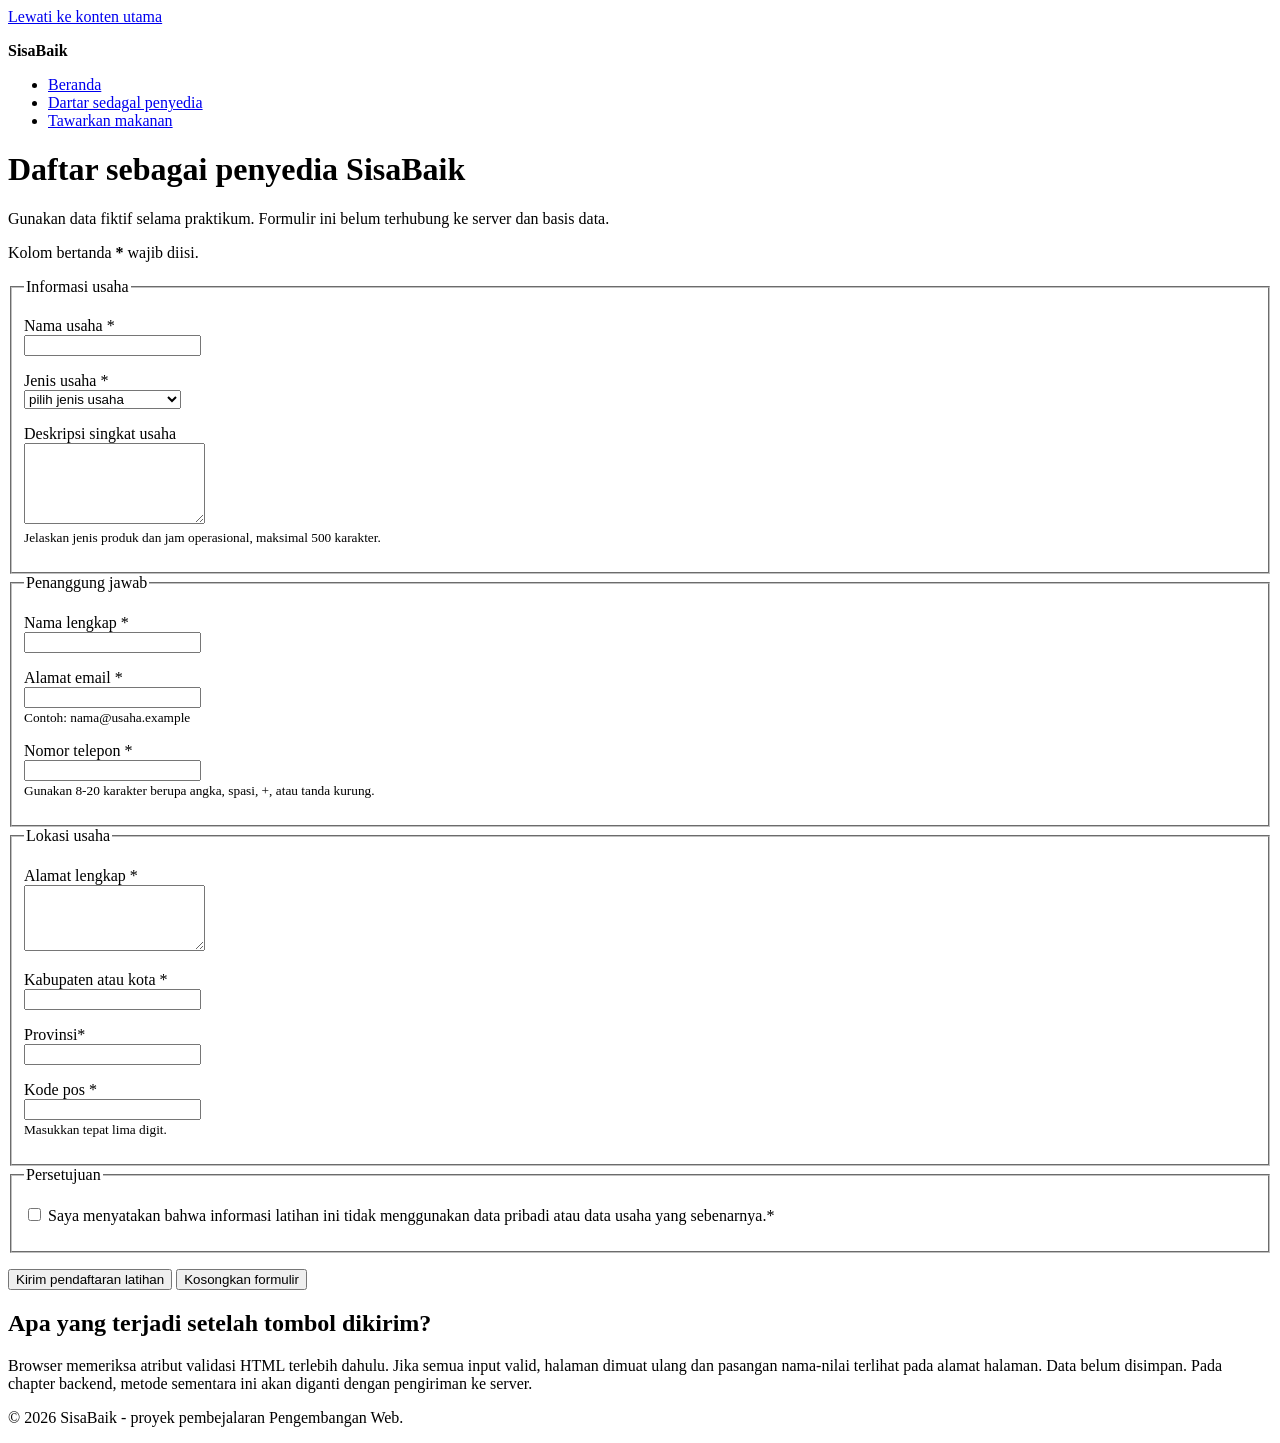
==== daftar-penyedia.html @ 691f1a6b "feat: add accessible provider registration form" ====
<!doctype html>
<html lang="id">
    <head>
        <meta charset="utf-8">
        <meta name="viewport" content="width=device-width, initial-scale= 1">
        <meta
          name="description"
          content="Formulir prototipe untuk mendaftarkan usaha sebagai penyedia makanan di SisaBaik."
        >
        <title> Daftar Penyedia | SisaBaik</title>
    </head> 
    <body>
        <a href="#konten-utama">Lewati ke konten utama</a>

        <header>
            <p> <strong>SisaBaik</strong></p>
            <nav aria-label="Navigasi utama">
                <ul>
                    <li> <a href="index.html">Beranda</a> </li>
                    <li>
                      <a href="daftar-penyedia.html" aria-current="page">
                         Dartar sedagal penyedia </a>
                    <li> <a href="tawarkan-makanan.html"> Tawarkan makanan</a></li>
                </ul> 
            </nav>
        </header>

        <main id="konten-utama" tabindex="-1">
            <h1 >Daftar sebagai penyedia SisaBaik</h1>
            <p>
             Gunakan data fiktif selama praktikum. Formulir ini belum terhubung ke
             server dan basis data.
            </p>
            <p id="petunjuk-wajib">Kolom bertanda <strong>*</strong> wajib diisi. </p>

            <form
             action="daftar-penyedia.html"
             method= "get"
             aria-describedby="petunjuk-wajib"
            >
                <fieldset>
                    <legend> Informasi usaha</legend>

                    <p>
                        <label for="nama-usaha"> Nama usaha * </label> <br>
                        <input
                         type="text"
                         id="nama-usaha"
                         name="nama_usaha"
                         autocomplete="organization"
                         minlength="3"
                         maxlength="100"
                         required 
                        >
                    </p>

                    <p>
                        <label for="Jenis-usaha">Jenis usaha *</label><br>
                        <select id="Jenis-usaha" name="jenis_usaha" required>
                            <option value=""> pilih jenis usaha </option>
                            <option value="restoran">Restoran</option>
                            <option value="toko-roti">Toko roti</option>
                            <option value="katering"> Katering</option>
                            <option value="ritel">Toko ritel</option>
                            <option value="hotel">Hotel atau penginapan</option>
                            <option value="lainnya">lainnya</option>
                        </select>
                    </p>

                    <p>
                        <label for="deskripsi-usaha" > Deskripsi singkat usaha</label><br> 
                        <textarea
                         id="deskripsi-usaha"
                         name="deskripsi_usaha"
                         rows="5" 
                         maxlength="500"
                         aria-describedby="bantuan-deskripsi"
                        ></textarea> <br>
                        <small id="bantuan-deskripsi" >
                         Jelaskan jenis produk dan jam operasional, maksimal 500 karakter.
                        </small>
                    </p>
                </fieldset>

                <fieldset>
                    <legend> Penanggung jawab</legend>

                    <p>
                        <label for="nama-penanggung-jawab"> Nama lengkap *</label><br>
                        <input
                         type="text"
                         id="nama-penanggung-jawab" 
                         name="nama_penanggung_jawab"
                         autocomplete="name" 
                         minlength="3" maxlength="100"
                         required
                        >
                    </p>
                    
                    <p>
                        <label for="email">Alamat email *</label><br>
                        <input
                         type="email" 
                         id="email" 
                         name="email"
                         autocomplete="email"
                         maxlength="254"
                         aria-describedby="bantuan-email" 
                         required
                        ><br>
                        <small id="bantuan-email"> Contoh: nama@usaha.example</small>
                    </p>

                    <p>
                        <label for="telepon">Nomor telepon *</label > <br> 
                        <input
                         type="tel"
                         id="telepon"
                         name="telepon"
                         autocomplete= "tel" inputmode= "tel"
                         pattern="[0-9+() ]{8,20}"
                         aria-describedby="bantuan-telepon"
                         required
                        ><br>
                        <small id="bantuan-telepon" >
                         Gunakan 8-20 karakter berupa angka, spasi, +, atau tanda kurung. 
                        </small>
                    </p>
                </fieldset>

                <fieldset>
                    <legend> Lokasi usaha</legend>
            
                    <p>
                        <label for="alamat"> Alamat lengkap *</label > <br><textarea 
                         id="alamat"
                         name="alamat"
                         rows="4"
                         autocomplete="street-address" 
                         minlength="10"
                         maxlength="250"
                         required
                        ></textarea>
                    </p>
                
                    <p>
                        <label for="kota">Kabupaten atau kota *</label> <br>
                        <input
                         type="text"
                         id="kota"
                         name="kota"
                         autocomplete="address-level2" 
                         maxlength="100"
                         required
                        >
                    </p>

                    <p>
                        <label for="provinsi" >Provinsi*</label> <br>
                        <input
                         type="text"
                         id="provinsi"
                         name="provinsi"
                         autocomplete="address-level1" 
                         maxlength="100"
                         required
                        >
                    </p>

                    <p>
                        <label for="kode-pos">Kode pos *</label><br>
                        <input
                         type="text"
                         id="kode-pos"
                         name="kode_pos"
                         autocomplete="postal-code" 
                         inputmode="numeric"
                         pattern="[0-9]{5}" 
                         aria-describedby="bantuan-kode-pos" 
                         required
                        ><br>
                        <small id="bantuan-kode-pos">Masukkan tepat lima digit. </small>
                    </p>
                </fieldset>
                <fieldset>
                    <legend>Persetujuan</legend>
                    <p>
                        <input
                         type="checkbox" 
                         id="persetujuan"
                         name="persetujuan" 
                         value="setuju"
                         required
                        >
                        <label for="persetujuan">
                         Saya menyatakan bahwa informasi latihan ini tidak menggunakan 
                         data pribadi atau data usaha yang sebenarnya.*
                        </label>
                    </p>
                </fieldset>
        
                    <p>
                        <button type="submit">Kirim pendaftaran latihan </button> 
                        <button type="reset">Kosongkan formulir</button>
                    </p>
                </form>
                <section aria-labelledby="catatan-prototipe">
                    <h2 id="catatan-prototipe">Apa yang terjadi setelah tombol dikirim?</h2>
                    <p>
                     Browser memeriksa atribut validasi HTML terlebih dahulu. Jika semua 
                     input valid, halaman dimuat ulang dan pasangan nama-nilai terlihat 
                     pada alamat halaman. Data belum disimpan. Pada chapter backend, 
                     metode sementara ini akan diganti dengan pengiriman ke server.
                    </p>
                </section >
            </main>

            <footer>
                <p>&copy; 2026 SisaBaik - proyek pembejalaran Pengembangan Web.</p>
            </footer>
        </body> 
    </html>
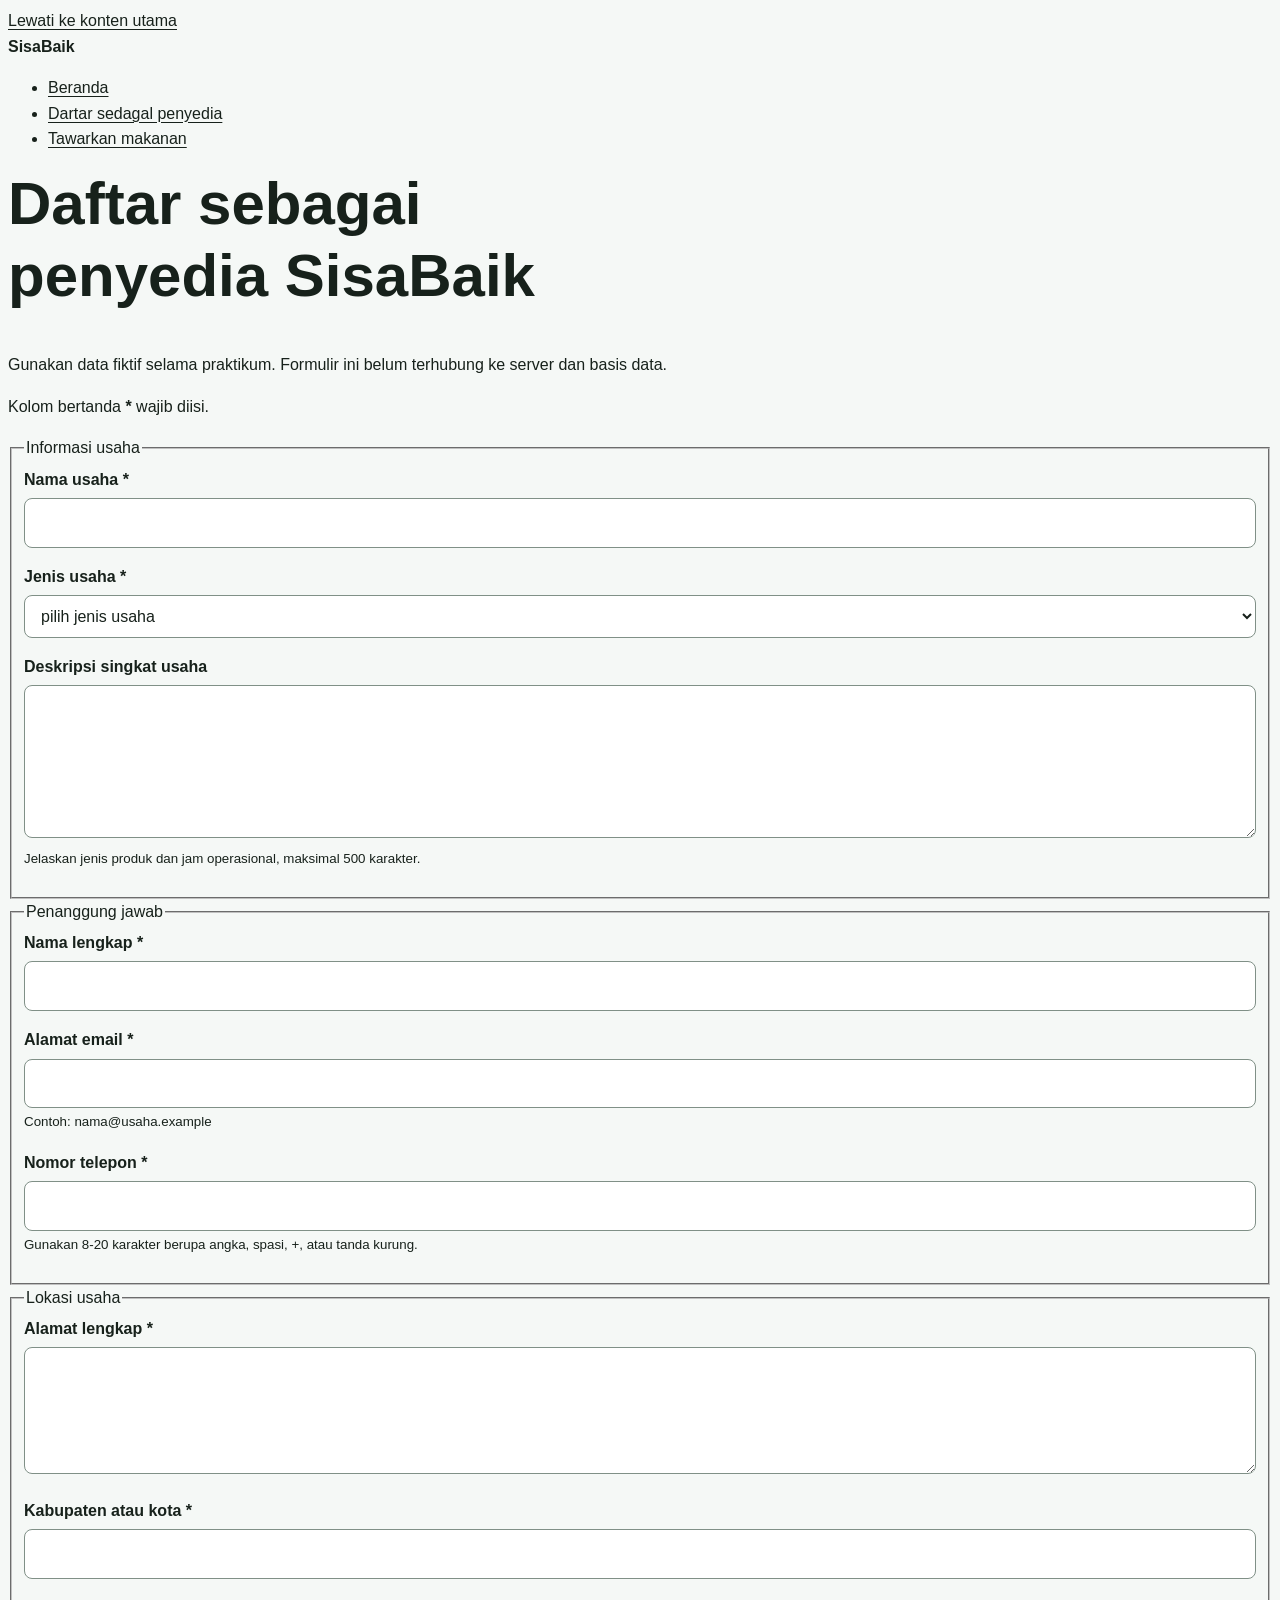
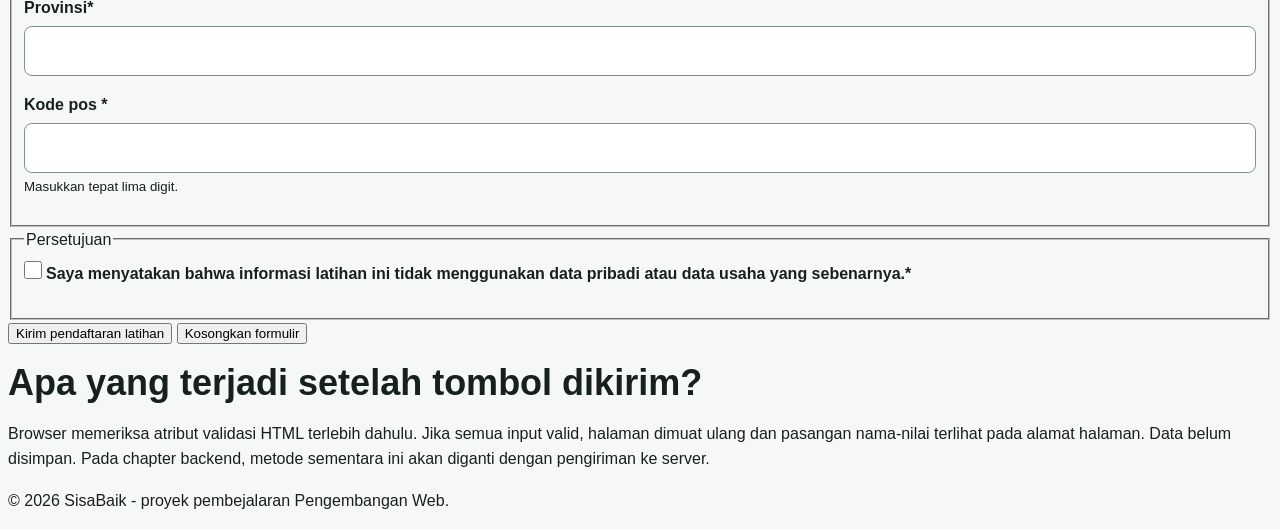
==== commit 43351411: "style: add responsive layout for SisaBaik pages" ====
--- a/daftar-penyedia.html
+++ b/daftar-penyedia.html
@@ -8,6 +8,7 @@
           content="Formulir prototipe untuk mendaftarkan usaha sebagai penyedia makanan di SisaBaik."
         >
         <title> Daftar Penyedia | SisaBaik</title>
+        <link rel="stylesheet" href="styles.css">
     </head> 
     <body>
         <a href="#konten-utama">Lewati ke konten utama</a>
--- a/styles.css
+++ b/styles.css
@@ -0,0 +1,422 @@
+:root {
+    --color-primary: #176b4d;
+    -color-primary-dark: #0f4f39;
+    --color-primary-soft:#e8f5ef;
+    --color-accent: #f2b84b;
+    --color-text: #17211b;
+    --color-muted: #52615a;
+    --color-surface: #ffffff;
+    --color-background: #f5f8f6;
+    --color-border: #cbd8d1;
+    --color-danger: #a52a2a;
+    --shadow-card: 0 0.5rem 1.5rem rgb(23 33 27 / 10%);
+    --radius-small: 0.5rem;
+    --radius-medium: 0.9rem;
+    -radius-large: 1.4rem;
+    --content-width: 72rem;
+}
+
+*,
+*::before,
+*::after {
+    box-sizing: border-box;
+}
+
+html {
+    margin: 0;
+    background: var(--color-background);
+    color: var(--color-text);
+    font-family: Arial, Arial, Helvetica, sans-serif;
+    font-size: 1rem;
+    line-height: 1.6;
+}
+
+h1,
+h2,
+h3,
+p {
+    margin-block-start: 0;
+}
+h1,
+h2,
+h3{line-height: 1.2;
+}
+
+h1 {
+    max-width: 18ch;
+    marain-block-end: 1rem;
+    font-size: clamp(2rem, 7vw, 3.75rem);
+}
+
+h2 {
+    margin-block-end: 1rem;
+    font-size: clamp(1.5rem, 4vw, 2.25rem);
+}
+
+h3 {    
+    margin-block-end: 0.6rem;
+    font-size: 1.2rem;
+}
+
+a{
+    color: var(--color-primary-dark);
+    text-underline-offset: 0.2em;
+}
+
+a:hover {
+    text-decoration-thickness: 0.18em;
+}
+
+:focus-visible {
+    outline: 0.2rem solid var(--color-accent);
+    outline-offset: 0.2rem;
+}
+
+.skip-link {
+    position: absolute;
+    inset-block-start: 0.5rem;
+    inset-inline-start: 0.5rem;
+    z-index: 100;
+    padding: 0.7rem 1rem;
+    border-radius: var(--radius-sm);
+    background: var(--color-text);
+    color: var(--color-surface);
+    transform: translateY(-180%);
+}
+
+.skip-link:focus {
+    transform: translateY(0);
+}
+
+.container {
+    width: min(100% - 3rem, var(--content-width));
+    margin-inline: auto;
+}
+
+.site-header {
+    background: var(--color-surface);
+    border-block-end: 0.0235rem solid var(--color-border);
+}
+
+.code-layout {
+    display: flex;
+    flex-direction: column;
+    gap: 0.75rem;
+    padding-block: 1rem;
+}
+
+.brand {
+    margin: 0;
+    color: var(--color-primary-dark);
+    font-size: 1.4rem;
+    font-weight: 700;
+}
+
+.nav-list {
+    display: flex;
+    flex-wrap: wrap;
+    gap: 0.5rem 1rem;
+    margin: 0;
+    padding: 0;
+    list-style: none;
+}
+
+.nav-list a {
+    display: inline-block;
+    padding-block: 0.35rem;
+    font-weight: 700;
+}
+
+.nav-list a.aria-current="page" {
+    text-wrap: nowrap;
+    color: var(--color-primary-dark);
+    text-decoration-thickness: 0.2em;
+}
+
+.hero {
+    padding-block: clamp(1.5rem, 10vw, 7rem);
+    background: linear-gradient(135deg, rgb(232 245 235 / 95%), rgb(255 255 255 / 93%));
+}
+
+.hero-layout {
+    display: grid;
+    gap: 2rem;
+    align-items: center;
+}
+
+.hero-title {
+    margin-block-end: 0.5rem;
+    color: var(--color-primary-dark);
+    font-weight: 700;
+    font-size: 2rem;
+    letter-spacing: 0.05em;
+    text-transform: uppercase;
+}
+
+.hero-lead {
+    max-width: 65ch;
+    color: var(--color-muted);
+    font-size: 1.1rem;
+}
+
+.hero-panel {
+    padding: 1rem;
+    border: 0.0625rem solid var(--color-border);
+    border-radius: var(--radius-md);
+    background: var(--color-surface);
+    border-inline-start-shadow: ...;
+}
+
+.hero-panel-strong {
+    display: none;
+    color: var(--color-primary-dark);
+    font-size: 2rem;
+}
+
+button-group,
+.form-actions {
+    display: flex;
+    flex-wrap: wrap;
+    gap: 0.75rem;
+    align-items: center;
+}
+
+.button {
+    display: inline-block;
+    padding: 0.75rem 1rem;
+    border: 0.125rem solid var(--color-primary);
+    border-radius: var(--radius-small);
+    background: var(--color-primary);
+    color: var(--color-surface);
+    font: inherit;
+    font-weight: 700;
+    line-height: 1.2;
+    text-decoration: none;
+    cursor: pointer;
+}
+
+.button:hover {
+    background: var(--color-primary-dark);
+    border-color: var(--color-primary-dark);
+}
+
+.button-secondary {
+    background: transparent;
+    color: var(--color-primary-dark);
+}
+
+.section {
+    padding-block: clamp(2.5rem, 7vw, 5rem);
+}
+
+.section-alt {
+    background: var(--color-surface);
+}
+
+.section-intro {
+    max-width: 65ch;
+    color: var(--color-muted);
+}
+
+.steps-grid,
+.benefit-grid,
+.offer-grid {
+    display: grid;
+    grid-template-columns: 1fr;
+    gap: 1rem;
+}
+
+.card {
+    padding: 1.25rem;
+    border: 0.0625rem solid var(--color-border);
+    border-radius: var(--radius-medium);
+    background: var(--color-surface);
+    box-shadow: var(--shadow-card);
+}
+
+.step-number {
+    display: inline-grid;
+    width: 2.25rem;
+    height: 2.25rem;
+    margin-block-end: 0.75rem;
+    place-items: center;
+    border-radius: 50%;
+    background: var(--color-primary-soft);
+    color: var(--color-primary-dark);
+    font-weight: 700;
+}
+
+.offer-card {
+    display: flex;
+    flex-direction: column;
+    overflow: hidden;
+    border: 0.0625rem solid var(--color-border);
+    border-radius: var(--radius-medium);
+    background: var(--color-surface);
+    box-shadow: var(--shadow-card);
+}
+
+.offer-card__visual {
+    min-height: 8rem;
+    background: linear-gradient(135deg, var(--color-primary), var(--color-primary-dark));
+}
+
+.offer-card__content {
+    display: flex;
+    flex: 1;
+    flex-direction: column;
+    padding: 1.25rem;
+}
+
+.offer-card__meta {
+    color: var(--color-muted);
+}
+
+.offer-card__price {
+    margin-block-start: auto;
+    font-size: 1.15rem;
+}
+
+.badge {
+    display: inline-block;
+    width: fit-content;
+    margin-block-end: 0.75rem;
+    padding: 0.25rem 0.6rem;
+    border-radius: 999px;
+    background: var(--color-primary-soft);
+    color: var(--color-primary-dark);
+    font-size: 0.85rem;
+    font-weight: 700;
+}
+
+.notice {
+    padding: 1rem;
+    border-inline-start: 0.3rem solid var(--color-primary);
+    border-radius: var(--radius-small);
+    background: var(--color-primary-soft);
+}
+
+.page-heading {
+    padding-block: clamp(2.5rem, 7vw, 5rem) 2rem;
+}
+
+.form-card {
+    max-width: 56rem;
+    margin-block-end: 3rem;
+    padding: clamp(1rem, 4vw, 2rem);
+    border: 0.0625rem solid var(--color-border);
+    border-radius: var(--radius-large);
+    background: var(--color-surface);
+    box-shadow: var(--shadow-card);
+}
+
+.form-section {
+    margin: 0 0 1.5rem;
+    padding: 1.25rem;
+    border: 0.0625rem solid var(--color-border);
+    border-radius: var(--radius-medium);
+}
+
+.form-section legend {
+    padding-inline: 0.4rem;
+    color: var(--color-primary-dark);
+    font-size: 1.1rem;
+    font-weight: 700;
+}
+
+label {
+    display: inline-block;
+    margin-block-end: 0.35rem;
+    font-weight: 700;
+}
+
+input,
+select,
+textarea {
+    width: 100%;
+    padding: 0.7rem 0.75rem;
+    border: 0.0625rem solid #809087;
+    border-radius: var(--radius-small);
+    background: var(--color-surface);
+    color: var(--color-text);
+    font: inherit;
+}
+
+textarea {
+    resize: vertical;
+}
+
+input:focus,
+select:focus,
+textarea:focus {
+    border-color: var(--color-primary-dark);
+}
+
+input[type="checkbox"],
+input[type="radio"] {
+    width: 1.1rem;
+    height: 1.1rem;
+    margin: 0.2rem 0 0;
+    accent-color: var(--color-primary);
+}
+
+.required-note {
+    color: var(--color-muted);
+}
+
+.site-footer {
+    padding-block: 2rem;
+    background: var(--color-primary-dark);
+    color: var(--color-surface);
+}
+
+.site-footer a {
+    color: var(--color-surface);
+}
+
+.footer-layout {
+    display: flex;
+    flex-direction: column;
+    gap: 0.5rem;
+}
+
+.footer-layout p,
+.footer-layout address {
+    margin: 0;
+}
+
+@media (min-width: 48rem) {
+    .header-layout {
+        flex-direction: row;
+        justify-content: space-between;
+        align-items: center;
+    }
+    .hero-layout {
+        grid-template-columns: minmax(0, 1.5fr) minmax(15rem, 0.7fr);
+    }
+    .steps-grid,
+    .benefit-grid {
+        grid-template-columns: repeat(3, minmax(0, 1fr));
+    }
+    .offer-grid {
+        grid-template-columns: repeat(2, minmax(0, 1fr));
+    }
+    .footer-layout {
+        flex-direction: row;
+        justify-content: space-between;
+        align-items: center;
+    }
+}
+@media (min-width: 68rem) {
+    .offer-grid {
+        grid-template-columns: repeat(3, minmax(0, 1fr));
+    }
+}
+
+@media (prefers-reduced-motion: reduce) {
+    html {
+        scroll-behavior: auto;
+    }
+}
+
+
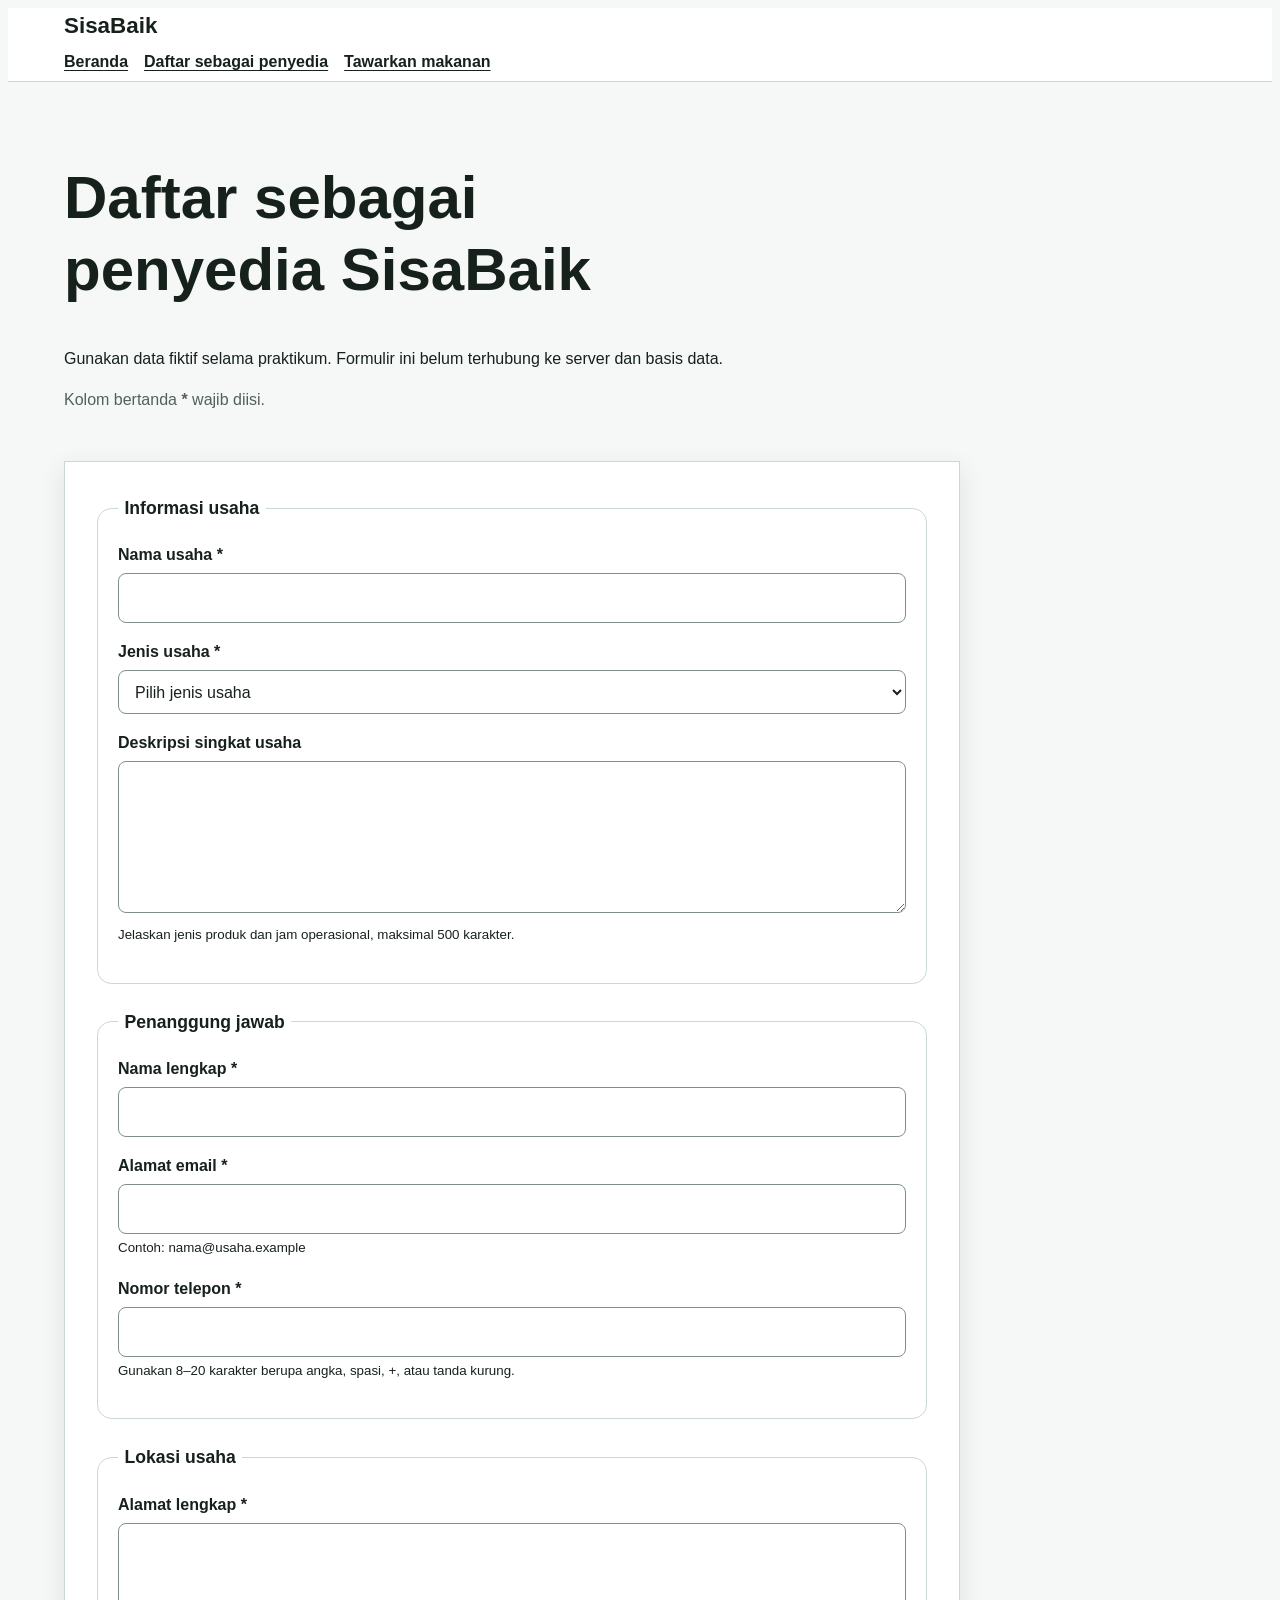
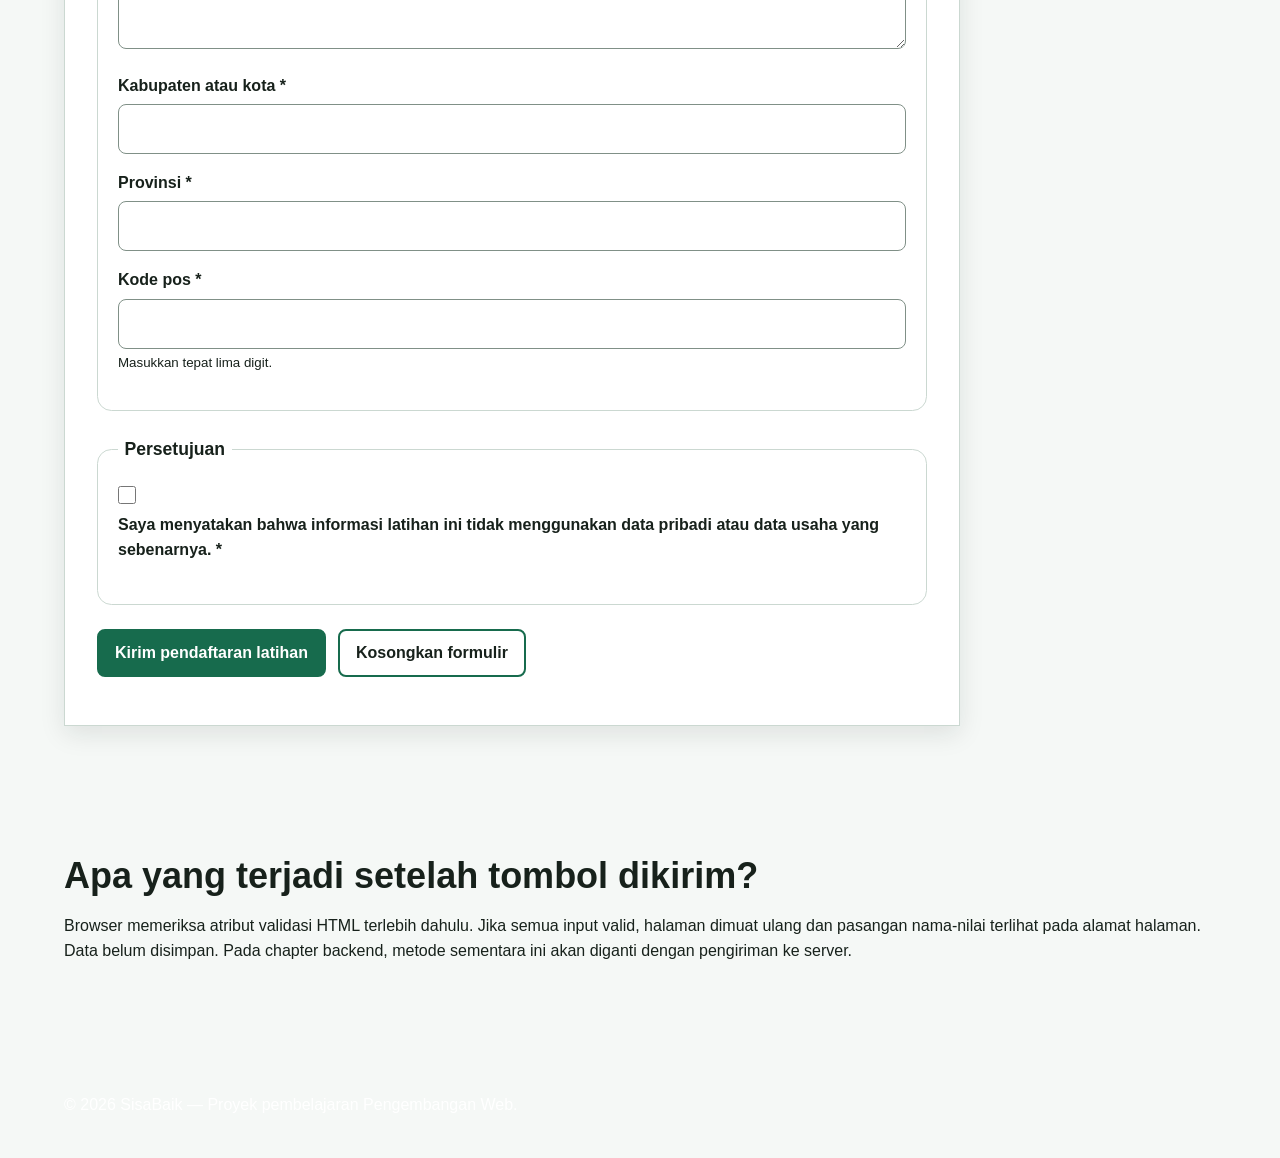
==== commit ced87d4f: "style: apply responsive layout to Sisabaik pages" ====
--- a/daftar-penyedia.html
+++ b/daftar-penyedia.html
@@ -1,230 +1,290 @@
 <!doctype html>
 <html lang="id">
-    <head>
-        <meta charset="utf-8">
-        <meta name="viewport" content="width=device-width, initial-scale= 1">
-        <meta
-          name="description"
-          content="Formulir prototipe untuk mendaftarkan usaha sebagai penyedia makanan di SisaBaik."
-        >
-        <title> Daftar Penyedia | SisaBaik</title>
-        <link rel="stylesheet" href="styles.css">
-    </head> 
-    <body>
-        <a href="#konten-utama">Lewati ke konten utama</a>
-
-        <header>
-            <p> <strong>SisaBaik</strong></p>
-            <nav aria-label="Navigasi utama">
-                <ul>
-                    <li> <a href="index.html">Beranda</a> </li>
-                    <li>
-                      <a href="daftar-penyedia.html" aria-current="page">
-                         Dartar sedagal penyedia </a>
-                    <li> <a href="tawarkan-makanan.html"> Tawarkan makanan</a></li>
-                </ul> 
-            </nav>
-        </header>
-
-        <main id="konten-utama" tabindex="-1">
-            <h1 >Daftar sebagai penyedia SisaBaik</h1>
-            <p>
-             Gunakan data fiktif selama praktikum. Formulir ini belum terhubung ke
-             server dan basis data.
-            </p>
-            <p id="petunjuk-wajib">Kolom bertanda <strong>*</strong> wajib diisi. </p>
-
-            <form
-             action="daftar-penyedia.html"
-             method= "get"
-             aria-describedby="petunjuk-wajib"
-            >
-                <fieldset>
-                    <legend> Informasi usaha</legend>
-
-                    <p>
-                        <label for="nama-usaha"> Nama usaha * </label> <br>
-                        <input
-                         type="text"
-                         id="nama-usaha"
-                         name="nama_usaha"
-                         autocomplete="organization"
-                         minlength="3"
-                         maxlength="100"
-                         required 
-                        >
-                    </p>
-
-                    <p>
-                        <label for="Jenis-usaha">Jenis usaha *</label><br>
-                        <select id="Jenis-usaha" name="jenis_usaha" required>
-                            <option value=""> pilih jenis usaha </option>
-                            <option value="restoran">Restoran</option>
-                            <option value="toko-roti">Toko roti</option>
-                            <option value="katering"> Katering</option>
-                            <option value="ritel">Toko ritel</option>
-                            <option value="hotel">Hotel atau penginapan</option>
-                            <option value="lainnya">lainnya</option>
-                        </select>
-                    </p>
-
-                    <p>
-                        <label for="deskripsi-usaha" > Deskripsi singkat usaha</label><br> 
-                        <textarea
-                         id="deskripsi-usaha"
-                         name="deskripsi_usaha"
-                         rows="5" 
-                         maxlength="500"
-                         aria-describedby="bantuan-deskripsi"
-                        ></textarea> <br>
-                        <small id="bantuan-deskripsi" >
-                         Jelaskan jenis produk dan jam operasional, maksimal 500 karakter.
-                        </small>
-                    </p>
-                </fieldset>
-
-                <fieldset>
-                    <legend> Penanggung jawab</legend>
-
-                    <p>
-                        <label for="nama-penanggung-jawab"> Nama lengkap *</label><br>
-                        <input
-                         type="text"
-                         id="nama-penanggung-jawab" 
-                         name="nama_penanggung_jawab"
-                         autocomplete="name" 
-                         minlength="3" maxlength="100"
-                         required
-                        >
-                    </p>
-                    
-                    <p>
-                        <label for="email">Alamat email *</label><br>
-                        <input
-                         type="email" 
-                         id="email" 
-                         name="email"
-                         autocomplete="email"
-                         maxlength="254"
-                         aria-describedby="bantuan-email" 
-                         required
-                        ><br>
-                        <small id="bantuan-email"> Contoh: nama@usaha.example</small>
-                    </p>
-
-                    <p>
-                        <label for="telepon">Nomor telepon *</label > <br> 
-                        <input
-                         type="tel"
-                         id="telepon"
-                         name="telepon"
-                         autocomplete= "tel" inputmode= "tel"
-                         pattern="[0-9+() ]{8,20}"
-                         aria-describedby="bantuan-telepon"
-                         required
-                        ><br>
-                        <small id="bantuan-telepon" >
-                         Gunakan 8-20 karakter berupa angka, spasi, +, atau tanda kurung. 
-                        </small>
-                    </p>
-                </fieldset>
-
-                <fieldset>
-                    <legend> Lokasi usaha</legend>
-            
-                    <p>
-                        <label for="alamat"> Alamat lengkap *</label > <br><textarea 
-                         id="alamat"
-                         name="alamat"
-                         rows="4"
-                         autocomplete="street-address" 
-                         minlength="10"
-                         maxlength="250"
-                         required
-                        ></textarea>
-                    </p>
-                
-                    <p>
-                        <label for="kota">Kabupaten atau kota *</label> <br>
-                        <input
-                         type="text"
-                         id="kota"
-                         name="kota"
-                         autocomplete="address-level2" 
-                         maxlength="100"
-                         required
-                        >
-                    </p>
-
-                    <p>
-                        <label for="provinsi" >Provinsi*</label> <br>
-                        <input
-                         type="text"
-                         id="provinsi"
-                         name="provinsi"
-                         autocomplete="address-level1" 
-                         maxlength="100"
-                         required
-                        >
-                    </p>
-
-                    <p>
-                        <label for="kode-pos">Kode pos *</label><br>
-                        <input
-                         type="text"
-                         id="kode-pos"
-                         name="kode_pos"
-                         autocomplete="postal-code" 
-                         inputmode="numeric"
-                         pattern="[0-9]{5}" 
-                         aria-describedby="bantuan-kode-pos" 
-                         required
-                        ><br>
-                        <small id="bantuan-kode-pos">Masukkan tepat lima digit. </small>
-                    </p>
-                </fieldset>
-                <fieldset>
-                    <legend>Persetujuan</legend>
-                    <p>
-                        <input
-                         type="checkbox" 
-                         id="persetujuan"
-                         name="persetujuan" 
-                         value="setuju"
-                         required
-                        >
-                        <label for="persetujuan">
-                         Saya menyatakan bahwa informasi latihan ini tidak menggunakan 
-                         data pribadi atau data usaha yang sebenarnya.*
-                        </label>
-                    </p>
-                </fieldset>
-        
-                    <p>
-                        <button type="submit">Kirim pendaftaran latihan </button> 
-                        <button type="reset">Kosongkan formulir</button>
-                    </p>
-                </form>
-                <section aria-labelledby="catatan-prototipe">
-                    <h2 id="catatan-prototipe">Apa yang terjadi setelah tombol dikirim?</h2>
-                    <p>
-                     Browser memeriksa atribut validasi HTML terlebih dahulu. Jika semua 
-                     input valid, halaman dimuat ulang dan pasangan nama-nilai terlihat 
-                     pada alamat halaman. Data belum disimpan. Pada chapter backend, 
-                     metode sementara ini akan diganti dengan pengiriman ke server.
-                    </p>
-                </section >
-            </main>
-
-            <footer>
-                <p>&copy; 2026 SisaBaik - proyek pembejalaran Pengembangan Web.</p>
-            </footer>
-        </body> 
-    </html>
-
-
-
-
-
-                
-                                               +  <head>
+    <meta charset="utf-8">
+    <meta name="viewport" content="width=device-width, initial-scale=1">
+
+    <meta
+      name="description"
+      content="Formulir prototipe untuk mendaftarkan usaha sebagai penyedia makanan di SisaBaik."
+    >
+
+    <title>Daftar Penyedia | SisaBaik</title>
+
+    <link rel="stylesheet" href="styles.css">
+  </head>
+
+  <body>
+    <a class="skip-link" href="#konten-utama">
+      Lewati ke konten utama
+    </a>
+
+    <header class="site-header">
+      <div class="container header-layout">
+        <p class="brand">SisaBaik</p>
+
+        <nav aria-label="Navigasi utama">
+          <ul class="nav-list">
+            <li>
+              <a href="index.html">Beranda</a>
+            </li>
+
+            <li>
+              <a href="daftar-penyedia.html" aria-current="page">
+                Daftar sebagai penyedia
+              </a>
+            </li>
+
+            <li>
+              <a href="tawarkan-makanan.html">
+                Tawarkan makanan
+              </a>
+            </li>
+          </ul>
+        </nav>
+      </div>
+    </header>
+
+    <main class="container" id="konten-utama" tabindex="-1">
+      <div class="page-heading">
+        <h1>Daftar sebagai penyedia SisaBaik</h1>
+
+        <p class="lead">
+          Gunakan data fiktif selama praktikum. Formulir ini belum terhubung
+          ke server dan basis data.
+        </p>
+
+        <p class="required-note" id="petunjuk-wajib">
+          Kolom bertanda <strong>*</strong> wajib diisi.
+        </p>
+      </div>
+
+      <form
+        class="form-card"
+        action="daftar-penyedia.html"
+        method="get"
+        aria-describedby="petunjuk-wajib"
+      >
+        <fieldset class="form-section">
+          <legend>Informasi usaha</legend>
+
+          <p>
+            <label for="nama-usaha">Nama usaha *</label><br>
+
+            <input
+              type="text"
+              id="nama-usaha"
+              name="nama_usaha"
+              autocomplete="organization"
+              minlength="3"
+              maxlength="100"
+              required
+            >
+          </p>
+
+          <p>
+            <label for="jenis-usaha">Jenis usaha *</label><br>
+
+            <select id="jenis-usaha" name="jenis_usaha" required>
+              <option value="">Pilih jenis usaha</option>
+              <option value="restoran">Restoran</option>
+              <option value="toko-roti">Toko roti</option>
+              <option value="katering">Katering</option>
+              <option value="ritel">Toko ritel</option>
+              <option value="hotel">Hotel atau penginapan</option>
+              <option value="lainnya">Lainnya</option>
+            </select>
+          </p>
+
+          <p>
+            <label for="deskripsi-usaha">
+              Deskripsi singkat usaha
+            </label><br>
+
+            <textarea
+              id="deskripsi-usaha"
+              name="deskripsi_usaha"
+              rows="5"
+              maxlength="500"
+              aria-describedby="bantuan-deskripsi"
+            ></textarea><br>
+
+            <small id="bantuan-deskripsi">
+              Jelaskan jenis produk dan jam operasional, maksimal 500 karakter.
+            </small>
+          </p>
+        </fieldset>
+
+        <fieldset class="form-section">
+          <legend>Penanggung jawab</legend>
+
+          <p>
+            <label for="nama-penanggung-jawab">
+              Nama lengkap *
+            </label><br>
+
+            <input
+              type="text"
+              id="nama-penanggung-jawab"
+              name="nama_penanggung_jawab"
+              autocomplete="name"
+              minlength="3"
+              maxlength="100"
+              required
+            >
+          </p>
+
+          <p>
+            <label for="email">Alamat email *</label><br>
+
+            <input
+              type="email"
+              id="email"
+              name="email"
+              autocomplete="email"
+              maxlength="254"
+              aria-describedby="bantuan-email"
+              required
+            ><br>
+
+            <small id="bantuan-email">
+              Contoh: nama@usaha.example
+            </small>
+          </p>
+
+          <p>
+            <label for="telepon">Nomor telepon *</label><br>
+
+            <input
+              type="tel"
+              id="telepon"
+              name="telepon"
+              autocomplete="tel"
+              inputmode="tel"
+              pattern="[0-9+() ]{8,20}"
+              aria-describedby="bantuan-telepon"
+              required
+            ><br>
+
+            <small id="bantuan-telepon">
+              Gunakan 8–20 karakter berupa angka, spasi, +, atau tanda kurung.
+            </small>
+          </p>
+        </fieldset>
+
+        <fieldset class="form-section">
+          <legend>Lokasi usaha</legend>
+
+          <p>
+            <label for="alamat">Alamat lengkap *</label><br>
+
+            <textarea
+              id="alamat"
+              name="alamat"
+              rows="4"
+              autocomplete="street-address"
+              minlength="10"
+              maxlength="250"
+              required
+            ></textarea>
+          </p>
+
+          <p>
+            <label for="kota">Kabupaten atau kota *</label><br>
+
+            <input
+              type="text"
+              id="kota"
+              name="kota"
+              autocomplete="address-level2"
+              maxlength="100"
+              required
+            >
+          </p>
+
+          <p>
+            <label for="provinsi">Provinsi *</label><br>
+
+            <input
+              type="text"
+              id="provinsi"
+              name="provinsi"
+              autocomplete="address-level1"
+              maxlength="100"
+              required
+            >
+          </p>
+
+          <p>
+            <label for="kode-pos">Kode pos *</label><br>
+
+            <input
+              type="text"
+              id="kode-pos"
+              name="kode_pos"
+              autocomplete="postal-code"
+              inputmode="numeric"
+              pattern="[0-9]{5}"
+              aria-describedby="bantuan-kode-pos"
+              required
+            ><br>
+
+            <small id="bantuan-kode-pos">
+              Masukkan tepat lima digit.
+            </small>
+          </p>
+        </fieldset>
+
+        <fieldset class="form-section">
+          <legend>Persetujuan</legend>
+
+          <p>
+            <input
+              type="checkbox"
+              id="persetujuan"
+              name="persetujuan"
+              value="setuju"
+              required
+            >
+
+            <label for="persetujuan">
+              Saya menyatakan bahwa informasi latihan ini tidak menggunakan
+              data pribadi atau data usaha yang sebenarnya. *
+            </label>
+          </p>
+        </fieldset>
+
+        <p class="form-actions">
+          <button class="button" type="submit">
+            Kirim pendaftaran latihan
+          </button>
+
+          <button class="button button-secondary" type="reset">
+            Kosongkan formulir
+          </button>
+        </p>
+      </form>
+
+      <section class="section" aria-labelledby="catatan-prototipe">
+        <h2 id="catatan-prototipe">
+          Apa yang terjadi setelah tombol dikirim?
+        </h2>
+
+        <p>
+          Browser memeriksa atribut validasi HTML terlebih dahulu. Jika semua
+          input valid, halaman dimuat ulang dan pasangan nama-nilai terlihat
+          pada alamat halaman. Data belum disimpan. Pada chapter backend,
+          metode sementara ini akan diganti dengan pengiriman ke server.
+        </p>
+      </section>
+    </main>
+
+    <footer class="site-footer">
+      <div class="container footer-layout">
+        <p>
+          &copy; 2026 SisaBaik — Proyek pembelajaran Pengembangan Web.
+        </p>
+      </div>
+    </footer>
+  </body>
+</html>
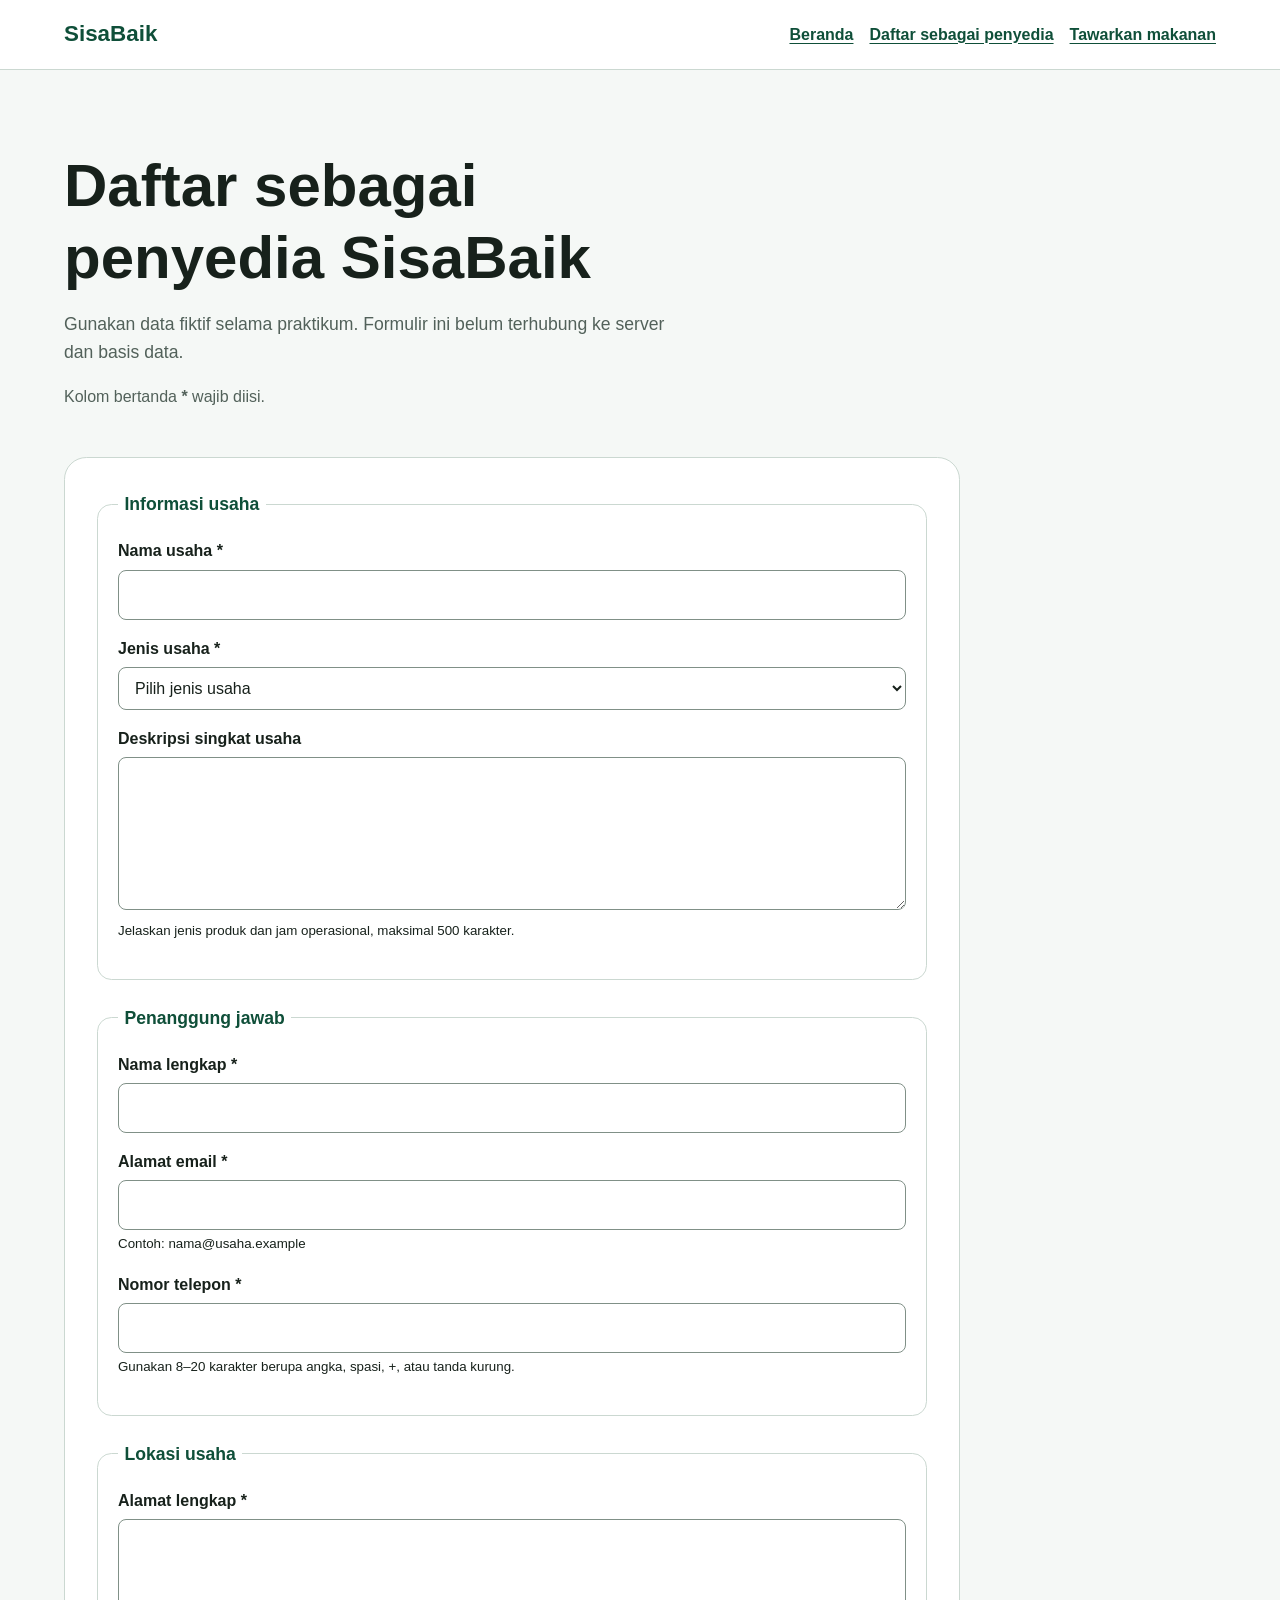
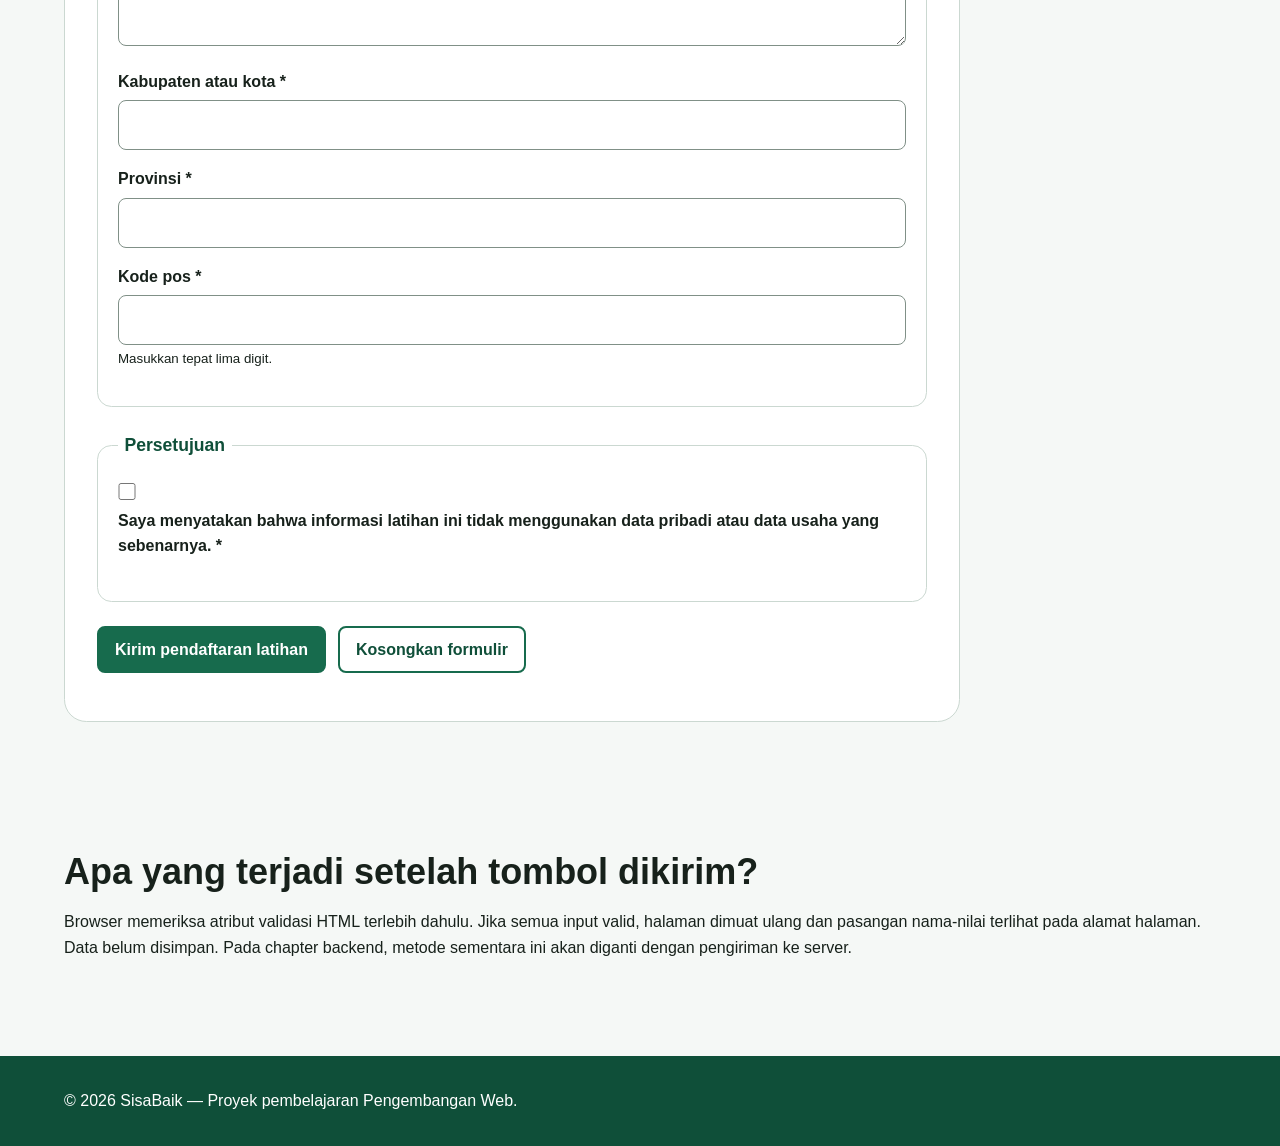
==== commit 0fec9814: "feat: add interactions and offer validation" ====
--- a/daftar-penyedia.html
+++ b/daftar-penyedia.html
@@ -12,6 +12,7 @@
     <title>Daftar Penyedia | SisaBaik</title>
 
     <link rel="stylesheet" href="styles.css">
+    <script src="app.js" defer></script>
   </head>
 
   <body>
--- a/styles.css
+++ b/styles.css
@@ -1,7 +1,7 @@
 :root {
     --color-primary: #176b4d;
-    -color-primary-dark: #0f4f39;
-    --color-primary-soft:#e8f5ef;
+    --color-primary-dark: #0f4f39;
+    --color-primary-soft: #e8f5ef;
     --color-accent: #f2b84b;
     --color-text: #17211b;
     --color-muted: #52615a;
@@ -9,10 +9,10 @@
     --color-background: #f5f8f6;
     --color-border: #cbd8d1;
     --color-danger: #a52a2a;
-    --shadow-card: 0 0.5rem 1.5rem rgb(23 33 27 / 10%);
+    --shadow-card: 0 0.5rem 1.5rem rgb (23 33 27 / 10%);
     --radius-small: 0.5rem;
     --radius-medium: 0.9rem;
-    -radius-large: 1.4rem;
+    --radius-large: 1.4rem;
     --content-width: 72rem;
 }
 
@@ -23,10 +23,14 @@
 }
 
 html {
+    scroll-behavior: smooth;
+}
+
+body {
     margin: 0;
     background: var(--color-background);
     color: var(--color-text);
-    font-family: Arial, Arial, Helvetica, sans-serif;
+    font-family: Arial, Helvetica, sans-serif;
     font-size: 1rem;
     line-height: 1.6;
 }
@@ -37,14 +41,16 @@
 p {
     margin-block-start: 0;
 }
+
 h1,
 h2,
-h3{line-height: 1.2;
+h3 {
+    line-height: 1.2;
 }
 
 h1 {
     max-width: 18ch;
-    marain-block-end: 1rem;
+    margin-block-end: 1rem;
     font-size: clamp(2rem, 7vw, 3.75rem);
 }
 
@@ -53,12 +59,12 @@
     font-size: clamp(1.5rem, 4vw, 2.25rem);
 }
 
-h3 {    
+h3 {
     margin-block-end: 0.6rem;
     font-size: 1.2rem;
 }
 
-a{
+a {
     color: var(--color-primary-dark);
     text-underline-offset: 0.2em;
 }
@@ -67,7 +73,7 @@
     text-decoration-thickness: 0.18em;
 }
 
-:focus-visible {
+:focus-visible{
     outline: 0.2rem solid var(--color-accent);
     outline-offset: 0.2rem;
 }
@@ -78,7 +84,7 @@
     inset-inline-start: 0.5rem;
     z-index: 100;
     padding: 0.7rem 1rem;
-    border-radius: var(--radius-sm);
+    border-radius: var(--radius-small);
     background: var(--color-text);
     color: var(--color-surface);
     transform: translateY(-180%);
@@ -89,16 +95,16 @@
 }
 
 .container {
-    width: min(100% - 3rem, var(--content-width));
+    width: min(100% - 2rem, var(--content-width));
     margin-inline: auto;
 }
 
 .site-header {
     background: var(--color-surface);
-    border-block-end: 0.0235rem solid var(--color-border);
-}
-
-.code-layout {
+    border-block-end: 0.0625rem solid var(--color-border);
+}
+
+.header-layout {
     display: flex;
     flex-direction: column;
     gap: 0.75rem;
@@ -127,15 +133,15 @@
     font-weight: 700;
 }
 
-.nav-list a.aria-current="page" {
+.nav-list a [aria-current="page"] {
     text-wrap: nowrap;
     color: var(--color-primary-dark);
     text-decoration-thickness: 0.2em;
 }
 
 .hero {
-    padding-block: clamp(1.5rem, 10vw, 7rem);
-    background: linear-gradient(135deg, rgb(232 245 235 / 95%), rgb(255 255 255 / 93%));
+    padding-block: clamp(3rem, 10vw, 7rem);
+    background:linear-gradient(135deg, rgb(232 245 239 / 95), rgb(255 255 255 / 92%))
 }
 
 .hero-layout {
@@ -144,36 +150,35 @@
     align-items: center;
 }
 
-.hero-title {
+.eyebrow {
     margin-block-end: 0.5rem;
     color: var(--color-primary-dark);
     font-weight: 700;
-    font-size: 2rem;
-    letter-spacing: 0.05em;
+    letter-spacing: 0.05;
     text-transform: uppercase;
 }
 
-.hero-lead {
-    max-width: 65ch;
+.lead {
+    max-width: 62ch;
     color: var(--color-muted);
     font-size: 1.1rem;
 }
 
 .hero-panel {
-    padding: 1rem;
+    padding: 1.5rem;
     border: 0.0625rem solid var(--color-border);
-    border-radius: var(--radius-md);
-    background: var(--color-surface);
-    border-inline-start-shadow: ...;
-}
-
-.hero-panel-strong {
-    display: none;
+    border-radius: var(--radius-large);
+    background: var(--color-surface);
+    box-shadow: var(--shadow-card);
+}
+
+.hero-panel strong {
+    display: block;
     color: var(--color-primary-dark);
     font-size: 2rem;
 }
 
-button-group,
+.button-group,
 .form-actions {
     display: flex;
     flex-wrap: wrap;
@@ -192,7 +197,7 @@
     font-weight: 700;
     line-height: 1.2;
     text-decoration: none;
-    cursor: pointer;
+    cursor: pointer
 }
 
 .button:hover {
@@ -256,23 +261,23 @@
     box-shadow: var(--shadow-card);
 }
 
-.offer-card__visual {
+.offer-card_visual {
     min-height: 8rem;
     background: linear-gradient(135deg, var(--color-primary), var(--color-primary-dark));
 }
 
-.offer-card__content {
+.offer-card_content {
     display: flex;
     flex: 1;
     flex-direction: column;
     padding: 1.25rem;
 }
 
-.offer-card__meta {
+.offer-card_meta {
     color: var(--color-muted);
 }
 
-.offer-card__price {
+.offer-card_price {
     margin-block-start: auto;
     font-size: 1.15rem;
 }
@@ -285,8 +290,7 @@
     border-radius: 999px;
     background: var(--color-primary-soft);
     color: var(--color-primary-dark);
-    font-size: 0.85rem;
-    font-weight: 700;
+    font-size: 0.85rem;font-weight: 700;
 }
 
 .notice {
@@ -295,7 +299,6 @@
     border-radius: var(--radius-small);
     background: var(--color-primary-soft);
 }
-
 .page-heading {
     padding-block: clamp(2.5rem, 7vw, 5rem) 2rem;
 }
@@ -319,14 +322,12 @@
 
 .form-section legend {
     padding-inline: 0.4rem;
-    color: var(--color-primary-dark);
-    font-size: 1.1rem;
+    color: var(--color-primary-dark); font-size: 1.1rem;
     font-weight: 700;
 }
 
 label {
-    display: inline-block;
-    margin-block-end: 0.35rem;
+    display: inline-block; margin-block-end: 0.35rem;
     font-weight: 700;
 }
 
@@ -334,10 +335,10 @@
 select,
 textarea {
     width: 100%;
-    padding: 0.7rem 0.75rem;
-    border: 0.0625rem solid #809087;
-    border-radius: var(--radius-small);
-    background: var(--color-surface);
+    padding: 0.7rem 0.75rem; 
+    border: 0.0625rem solid #809087; 
+    border-radius: var(--radius-small); 
+    background: var(--color-surface); 
     color: var(--color-text);
     font: inherit;
 }
@@ -351,13 +352,11 @@
 textarea:focus {
     border-color: var(--color-primary-dark);
 }
-
 input[type="checkbox"],
 input[type="radio"] {
-    width: 1.1rem;
-    height: 1.1rem;
-    margin: 0.2rem 0 0;
-    accent-color: var(--color-primary);
+width: 1.1rem;
+height: 1.1rem;
+margin: 0.2rem 0 0; accent-color: var(--color-primary);
 }
 
 .required-note {
@@ -365,8 +364,8 @@
 }
 
 .site-footer {
-    padding-block: 2rem;
-    background: var(--color-primary-dark);
+    padding-block: 2rem; 
+    background: var(--color-primary-dark); 
     color: var(--color-surface);
 }
 
@@ -376,7 +375,7 @@
 
 .footer-layout {
     display: flex;
-    flex-direction: column;
+    flex-direction: column; 
     gap: 0.5rem;
 }
 
@@ -391,25 +390,30 @@
         justify-content: space-between;
         align-items: center;
     }
+
     .hero-layout {
-        grid-template-columns: minmax(0, 1.5fr) minmax(15rem, 0.7fr);
-    }
+        grid-template-columns: minmax(0, .5fr) minmax(15rem, 0.7fr);
+    }
+
     .steps-grid,
     .benefit-grid {
-        grid-template-columns: repeat(3, minmax(0, 1fr));
-    }
+        grid-template-columns: repeat(3, minmax(0 ,1fr));
+    }
+
     .offer-grid {
         grid-template-columns: repeat(2, minmax(0, 1fr));
     }
+
     .footer-layout {
         flex-direction: row;
         justify-content: space-between;
         align-items: center;
     }
 }
+
 @media (min-width: 68rem) {
     .offer-grid {
-        grid-template-columns: repeat(3, minmax(0, 1fr));
+        grid-template-columns: repeat(3, minmax(o, 1fr));
     }
 }
 
@@ -419,4 +423,11 @@
     }
 }
 
-
+.filter-panel {display:grid;gap:1rem;margin-block:1.5rem;padding:1rem;border:0.0625rem solid var(--color-border);
+    border-radius:var(--radius-medium);background:var(--color-surface);}
+.filter-panel p {margin:0;}
+.status-message {min-height:1.6em; color: var(--color-muted);}
+.cart-summary { margin-block-start: 1.5rem; padding: 1rem; border-radius: var(--radius-medium); background: var(--color-
+    primary-soft);}
+.error-message {color: var(--color-danger); font-weight: 700;}
+@media (min-width:48rem) {.filter-panel {grid-template-columns:repeat(2, minmax(0,1fr));}}
